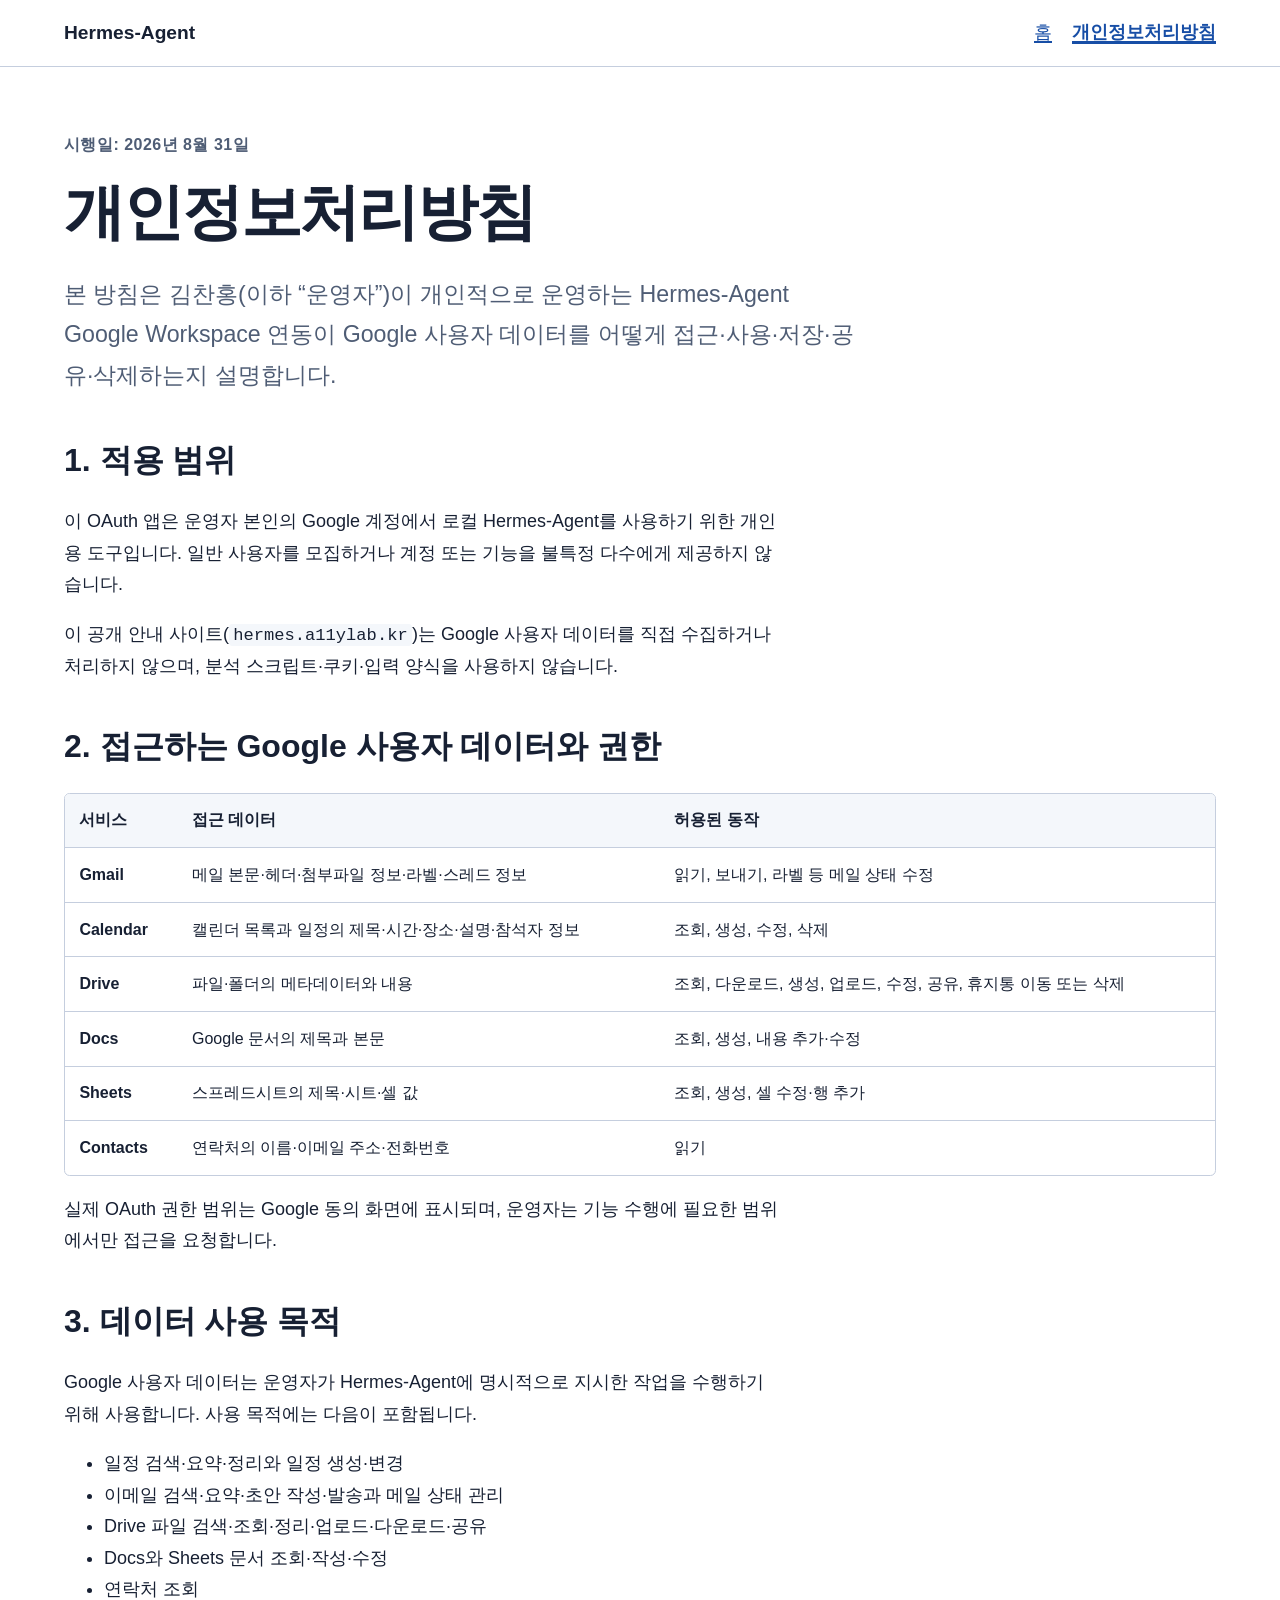
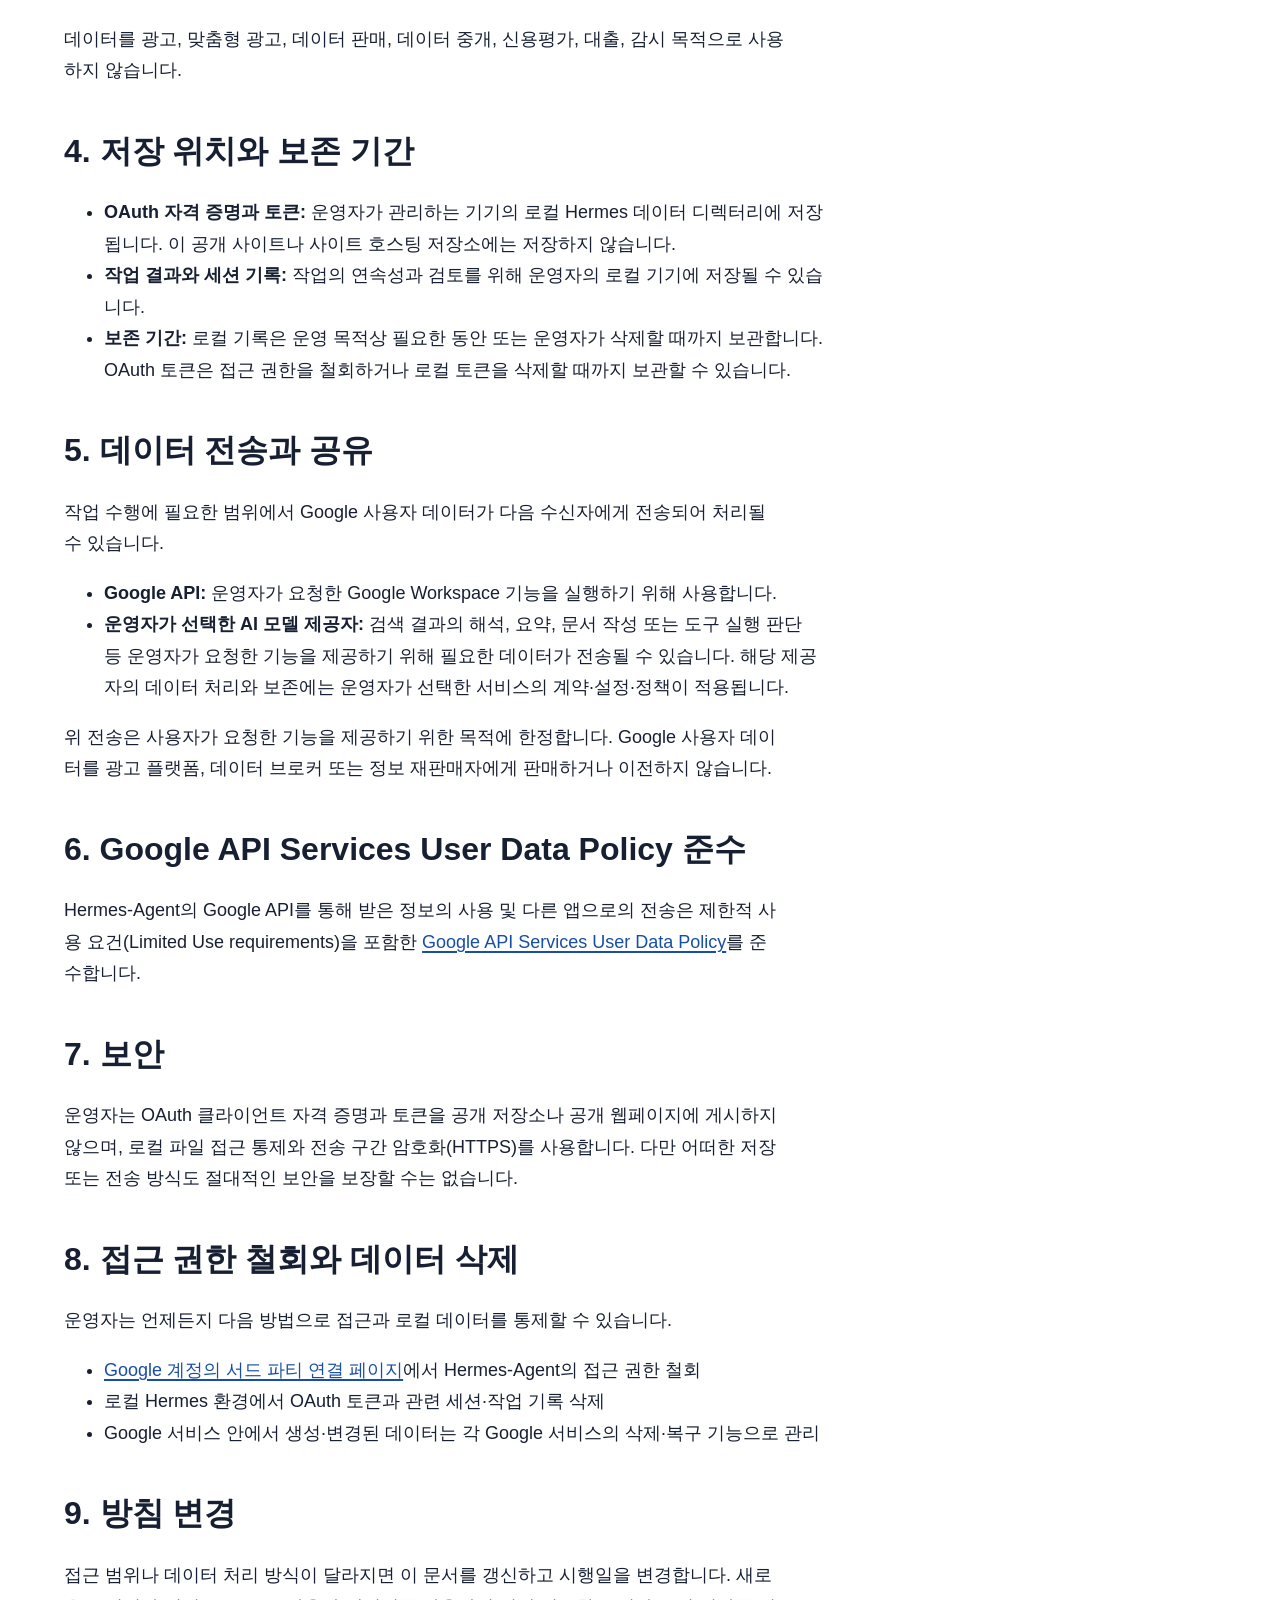
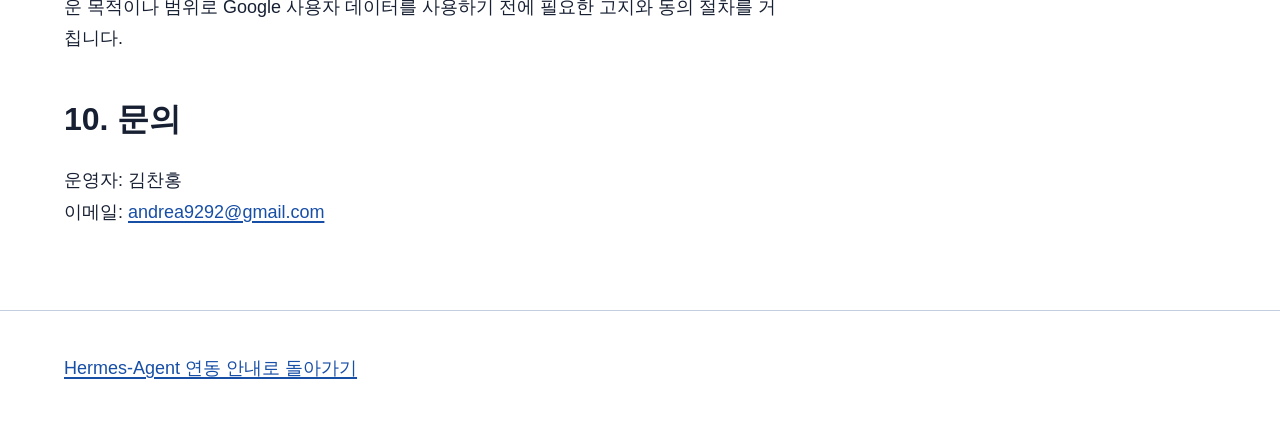
==== privacy/index.html @ 4ca3b46e "Add Hermes OAuth information and privacy site" ====
<!DOCTYPE html>
<html lang="ko">
<head>
  <meta charset="utf-8">
  <meta name="viewport" content="width=device-width, initial-scale=1">
  <meta name="description" content="Hermes-Agent Google Workspace 연동 개인정보처리방침">
  <title>개인정보처리방침 | Hermes-Agent</title>
  <link rel="stylesheet" href="/styles.css">
</head>
<body>
  <a class="skip-link" href="#main">본문으로 바로가기</a>
  <header class="site-header">
    <div class="container">
      <a class="site-name" href="/">Hermes-Agent</a>
      <nav aria-label="주요 메뉴">
        <a href="/">홈</a>
        <a href="/privacy/" aria-current="page">개인정보처리방침</a>
      </nav>
    </div>
  </header>

  <main id="main" class="container policy">
    <p class="eyebrow">시행일: 2026년 8월 31일</p>
    <h1>개인정보처리방침</h1>
    <p class="lead">본 방침은 김찬홍(이하 “운영자”)이 개인적으로 운영하는 Hermes-Agent Google Workspace 연동이 Google 사용자 데이터를 어떻게 접근·사용·저장·공유·삭제하는지 설명합니다.</p>

    <section aria-labelledby="scope-title">
      <h2 id="scope-title">1. 적용 범위</h2>
      <p>이 OAuth 앱은 운영자 본인의 Google 계정에서 로컬 Hermes-Agent를 사용하기 위한 개인용 도구입니다. 일반 사용자를 모집하거나 계정 또는 기능을 불특정 다수에게 제공하지 않습니다.</p>
      <p>이 공개 안내 사이트(<code>hermes.a11ylab.kr</code>)는 Google 사용자 데이터를 직접 수집하거나 처리하지 않으며, 분석 스크립트·쿠키·입력 양식을 사용하지 않습니다.</p>
    </section>

    <section aria-labelledby="data-title">
      <h2 id="data-title">2. 접근하는 Google 사용자 데이터와 권한</h2>
      <section class="table-wrap" tabindex="0" aria-label="Google 서비스별 접근 데이터와 동작" aria-describedby="table-help">
        <p id="table-help" class="visually-hidden">표가 화면보다 넓으면 가로로 스크롤할 수 있습니다.</p>
        <table>
          <thead>
            <tr><th scope="col">서비스</th><th scope="col">접근 데이터</th><th scope="col">허용된 동작</th></tr>
          </thead>
          <tbody>
            <tr><th scope="row">Gmail</th><td>메일 본문·헤더·첨부파일 정보·라벨·스레드 정보</td><td>읽기, 보내기, 라벨 등 메일 상태 수정</td></tr>
            <tr><th scope="row">Calendar</th><td>캘린더 목록과 일정의 제목·시간·장소·설명·참석자 정보</td><td>조회, 생성, 수정, 삭제</td></tr>
            <tr><th scope="row">Drive</th><td>파일·폴더의 메타데이터와 내용</td><td>조회, 다운로드, 생성, 업로드, 수정, 공유, 휴지통 이동 또는 삭제</td></tr>
            <tr><th scope="row">Docs</th><td>Google 문서의 제목과 본문</td><td>조회, 생성, 내용 추가·수정</td></tr>
            <tr><th scope="row">Sheets</th><td>스프레드시트의 제목·시트·셀 값</td><td>조회, 생성, 셀 수정·행 추가</td></tr>
            <tr><th scope="row">Contacts</th><td>연락처의 이름·이메일 주소·전화번호</td><td>읽기</td></tr>
          </tbody>
        </table>
      </section>
      <p>실제 OAuth 권한 범위는 Google 동의 화면에 표시되며, 운영자는 기능 수행에 필요한 범위에서만 접근을 요청합니다.</p>
    </section>

    <section aria-labelledby="use-title">
      <h2 id="use-title">3. 데이터 사용 목적</h2>
      <p>Google 사용자 데이터는 운영자가 Hermes-Agent에 명시적으로 지시한 작업을 수행하기 위해 사용합니다. 사용 목적에는 다음이 포함됩니다.</p>
      <ul>
        <li>일정 검색·요약·정리와 일정 생성·변경</li>
        <li>이메일 검색·요약·초안 작성·발송과 메일 상태 관리</li>
        <li>Drive 파일 검색·조회·정리·업로드·다운로드·공유</li>
        <li>Docs와 Sheets 문서 조회·작성·수정</li>
        <li>연락처 조회</li>
      </ul>
      <p>데이터를 광고, 맞춤형 광고, 데이터 판매, 데이터 중개, 신용평가, 대출, 감시 목적으로 사용하지 않습니다.</p>
    </section>

    <section aria-labelledby="storage-title">
      <h2 id="storage-title">4. 저장 위치와 보존 기간</h2>
      <ul>
        <li><strong>OAuth 자격 증명과 토큰:</strong> 운영자가 관리하는 기기의 로컬 Hermes 데이터 디렉터리에 저장됩니다. 이 공개 사이트나 사이트 호스팅 저장소에는 저장하지 않습니다.</li>
        <li><strong>작업 결과와 세션 기록:</strong> 작업의 연속성과 검토를 위해 운영자의 로컬 기기에 저장될 수 있습니다.</li>
        <li><strong>보존 기간:</strong> 로컬 기록은 운영 목적상 필요한 동안 또는 운영자가 삭제할 때까지 보관합니다. OAuth 토큰은 접근 권한을 철회하거나 로컬 토큰을 삭제할 때까지 보관할 수 있습니다.</li>
      </ul>
    </section>

    <section aria-labelledby="sharing-title">
      <h2 id="sharing-title">5. 데이터 전송과 공유</h2>
      <p>작업 수행에 필요한 범위에서 Google 사용자 데이터가 다음 수신자에게 전송되어 처리될 수 있습니다.</p>
      <ul>
        <li><strong>Google API:</strong> 운영자가 요청한 Google Workspace 기능을 실행하기 위해 사용합니다.</li>
        <li><strong>운영자가 선택한 AI 모델 제공자:</strong> 검색 결과의 해석, 요약, 문서 작성 또는 도구 실행 판단 등 운영자가 요청한 기능을 제공하기 위해 필요한 데이터가 전송될 수 있습니다. 해당 제공자의 데이터 처리와 보존에는 운영자가 선택한 서비스의 계약·설정·정책이 적용됩니다.</li>
      </ul>
      <p>위 전송은 사용자가 요청한 기능을 제공하기 위한 목적에 한정합니다. Google 사용자 데이터를 광고 플랫폼, 데이터 브로커 또는 정보 재판매자에게 판매하거나 이전하지 않습니다.</p>
    </section>

    <section aria-labelledby="limited-use-title">
      <h2 id="limited-use-title">6. Google API Services User Data Policy 준수</h2>
      <p>Hermes-Agent의 Google API를 통해 받은 정보의 사용 및 다른 앱으로의 전송은 제한적 사용 요건(Limited Use requirements)을 포함한 <a href="https://developers.google.com/terms/api-services-user-data-policy">Google API Services User Data Policy</a>를 준수합니다.</p>
    </section>

    <section aria-labelledby="security-title">
      <h2 id="security-title">7. 보안</h2>
      <p>운영자는 OAuth 클라이언트 자격 증명과 토큰을 공개 저장소나 공개 웹페이지에 게시하지 않으며, 로컬 파일 접근 통제와 전송 구간 암호화(HTTPS)를 사용합니다. 다만 어떠한 저장 또는 전송 방식도 절대적인 보안을 보장할 수는 없습니다.</p>
    </section>

    <section aria-labelledby="control-title">
      <h2 id="control-title">8. 접근 권한 철회와 데이터 삭제</h2>
      <p>운영자는 언제든지 다음 방법으로 접근과 로컬 데이터를 통제할 수 있습니다.</p>
      <ul>
        <li><a href="https://myaccount.google.com/connections">Google 계정의 서드 파티 연결 페이지</a>에서 Hermes-Agent의 접근 권한 철회</li>
        <li>로컬 Hermes 환경에서 OAuth 토큰과 관련 세션·작업 기록 삭제</li>
        <li>Google 서비스 안에서 생성·변경된 데이터는 각 Google 서비스의 삭제·복구 기능으로 관리</li>
      </ul>
    </section>

    <section aria-labelledby="changes-title">
      <h2 id="changes-title">9. 방침 변경</h2>
      <p>접근 범위나 데이터 처리 방식이 달라지면 이 문서를 갱신하고 시행일을 변경합니다. 새로운 목적이나 범위로 Google 사용자 데이터를 사용하기 전에 필요한 고지와 동의 절차를 거칩니다.</p>
    </section>

    <section aria-labelledby="contact-title">
      <h2 id="contact-title">10. 문의</h2>
      <p>운영자: 김찬홍<br>이메일: <a href="mailto:andrea9292@gmail.com">andrea9292@gmail.com</a></p>
    </section>
  </main>

  <footer>
    <div class="container">
      <p><a href="/">Hermes-Agent 연동 안내로 돌아가기</a></p>
    </div>
  </footer>
</body>
</html>
---- styles.css ----
:root {
  color-scheme: light dark;
  --bg: #ffffff;
  --surface: #f4f7fb;
  --text: #172033;
  --muted: #4f5d75;
  --border: #c5cede;
  --accent: #174ea6;
  --accent-hover: #0b3d91;
  --focus: #7a4b00;
  --max-width: 72rem;
}

@media (prefers-color-scheme: dark) {
  :root {
    --bg: #101522;
    --surface: #182133;
    --text: #f3f6fc;
    --muted: #c5cde0;
    --border: #526079;
    --accent: #8ab4f8;
    --accent-hover: #b4cefa;
    --focus: #ffd166;
  }
}

* { box-sizing: border-box; }
html { font-size: 100%; scroll-behavior: smooth; }
body {
  margin: 0;
  background: var(--bg);
  color: var(--text);
  font-family: -apple-system, BlinkMacSystemFont, "Apple SD Gothic Neo", "Noto Sans KR", "Segoe UI", sans-serif;
  font-size: 1.125rem;
  line-height: 1.75;
}

.container { width: min(100% - 2rem, var(--max-width)); margin-inline: auto; }
a { color: var(--accent); text-underline-offset: .18em; text-decoration-thickness: .09em; }
a:hover { color: var(--accent-hover); }
a:focus-visible, [tabindex="0"]:focus-visible {
  outline: .2rem solid var(--focus);
  outline-offset: .2rem;
  border-radius: .15rem;
}
.skip-link {
  position: absolute;
  top: .5rem;
  left: .5rem;
  z-index: 10;
  padding: .65rem .9rem;
  background: var(--text);
  color: var(--bg);
  transform: translateY(-180%);
}
.skip-link:focus { transform: translateY(0); }
.site-header { border-bottom: 1px solid var(--border); }
.site-header .container {
  display: flex;
  gap: 1rem 2rem;
  align-items: center;
  justify-content: space-between;
  padding-block: 1rem;
  flex-wrap: wrap;
}
.site-name { color: var(--text); font-size: 1.2rem; font-weight: 750; text-decoration: none; }
nav { display: flex; gap: .75rem 1.25rem; flex-wrap: wrap; }
nav a[aria-current="page"] { font-weight: 750; text-decoration-thickness: .16em; }
main { padding-block: 3rem 4rem; }
.hero { padding-block-end: 1rem; }
.eyebrow { color: var(--muted); font-size: 1rem; font-weight: 700; letter-spacing: .03em; }
h1, h2 { line-height: 1.25; text-wrap: balance; }
h1 { max-width: 22ch; margin: .25rem 0 1rem; font-size: clamp(2.25rem, 7vw, 4.6rem); letter-spacing: -.035em; }
.policy h1 { font-size: clamp(2.1rem, 6vw, 3.8rem); }
h2 { margin-top: 2.75rem; font-size: clamp(1.5rem, 4vw, 2rem); }
p, li { max-width: 72ch; }
.lead { max-width: 62ch; color: var(--muted); font-size: clamp(1.2rem, 3vw, 1.45rem); }
.notice {
  max-width: 68rem;
  margin-block: 2rem;
  padding: 1.25rem 1.5rem;
  border: 2px solid var(--accent);
  border-radius: .6rem;
  background: var(--surface);
}
.notice p { margin-bottom: 0; }
.service-list { display: grid; grid-template-columns: repeat(auto-fit, minmax(16rem, 1fr)); gap: 1rem; padding: 0; list-style: none; }
.service-list li { padding: 1rem 1.15rem; border: 1px solid var(--border); border-radius: .5rem; background: var(--surface); }
.service-list strong, .service-list span { display: block; }
.service-list span { margin-top: .25rem; color: var(--muted); font-size: 1rem; }
.button { display: inline-block; padding: .7rem 1rem; border: 2px solid var(--accent); border-radius: .35rem; font-weight: 700; }
.table-wrap { max-width: 100%; overflow-x: auto; border: 1px solid var(--border); border-radius: .35rem; }
table { width: 100%; border-collapse: collapse; min-width: 48rem; font-size: 1rem; }
th, td { padding: .8rem .9rem; border-bottom: 1px solid var(--border); text-align: left; vertical-align: top; }
thead th { background: var(--surface); }
tbody tr:last-child th, tbody tr:last-child td { border-bottom: 0; }
code { padding: .1em .25em; border-radius: .2em; background: var(--surface); font-size: .95em; }
footer { border-top: 1px solid var(--border); color: var(--muted); }
footer .container { padding-block: 1.5rem 2.5rem; }
.visually-hidden {
  position: absolute !important;
  width: 1px !important;
  height: 1px !important;
  padding: 0 !important;
  margin: -1px !important;
  overflow: hidden !important;
  clip: rect(0, 0, 0, 0) !important;
  white-space: nowrap !important;
  border: 0 !important;
}

@media (max-width: 38rem) {
  body { font-size: 1.05rem; }
  .site-header .container { align-items: flex-start; flex-direction: column; }
  main { padding-block-start: 2rem; }
}

@media (prefers-reduced-motion: reduce) {
  html { scroll-behavior: auto; }
}
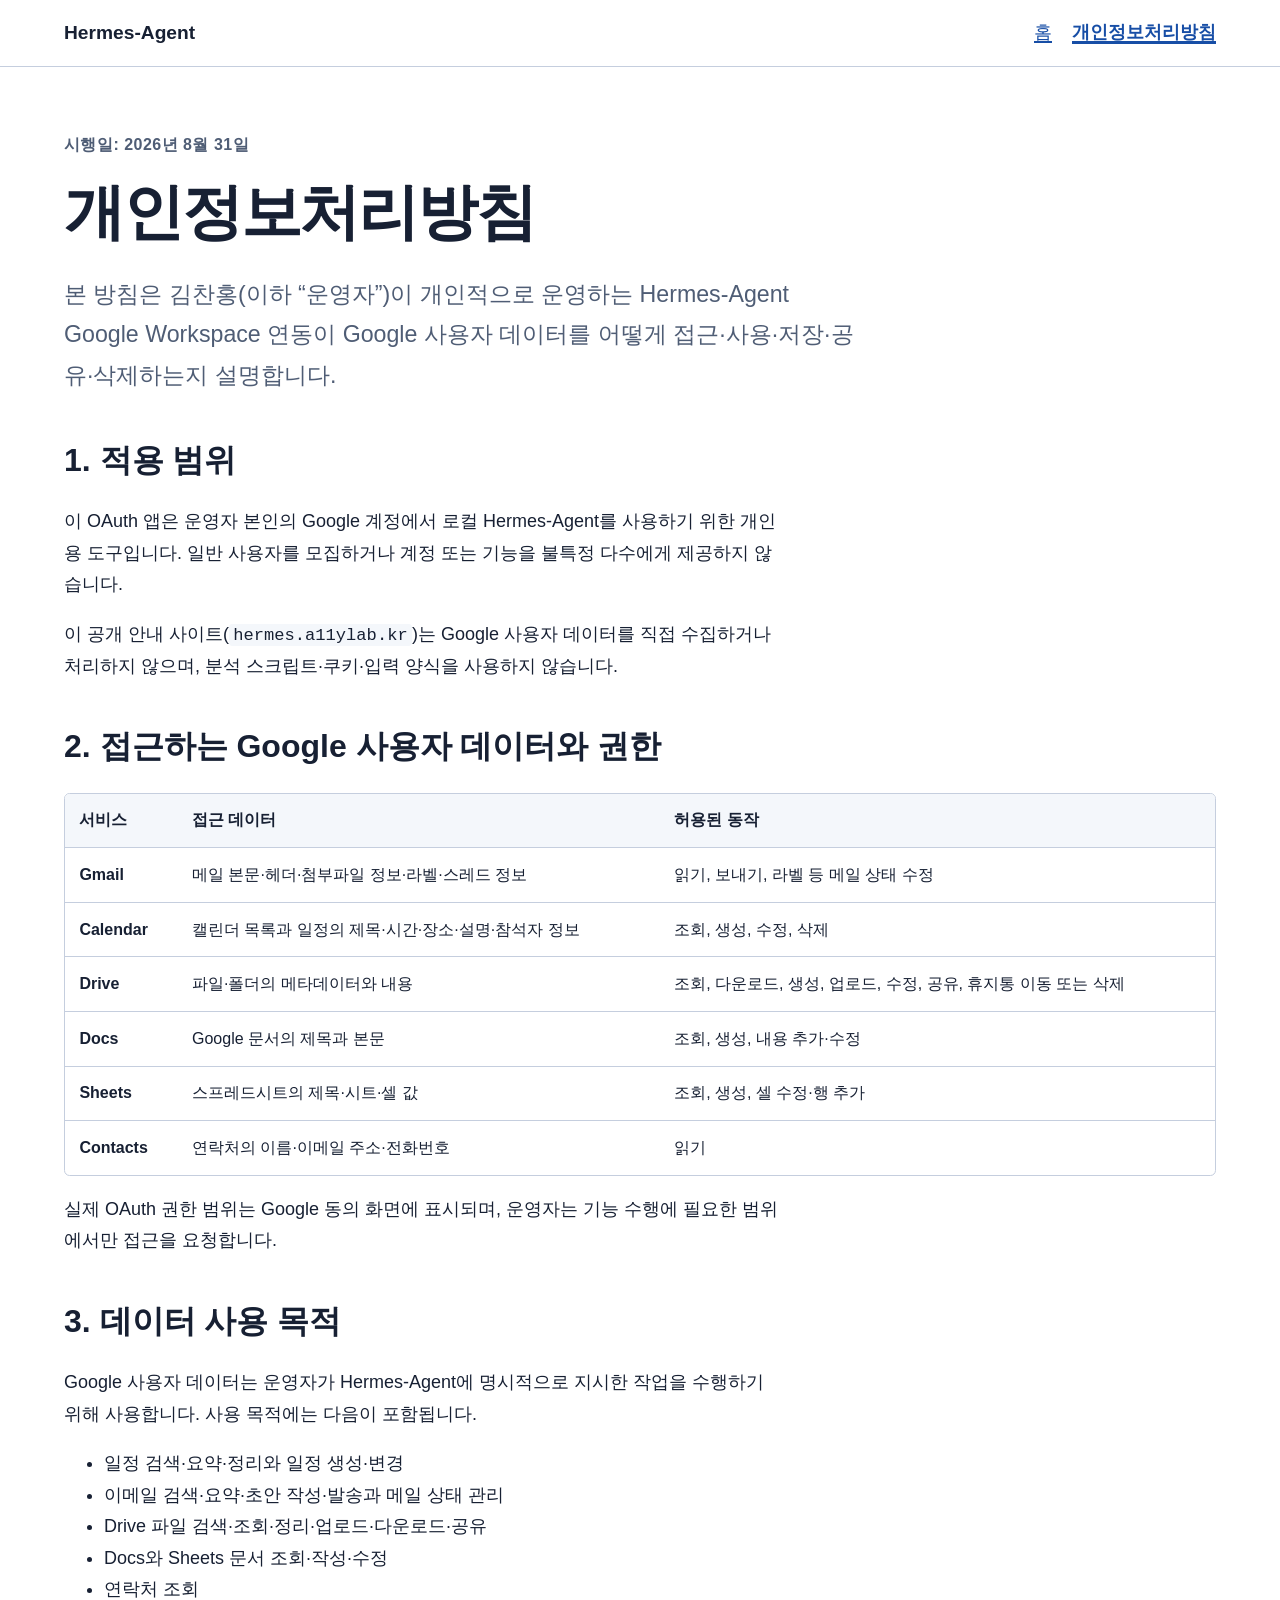
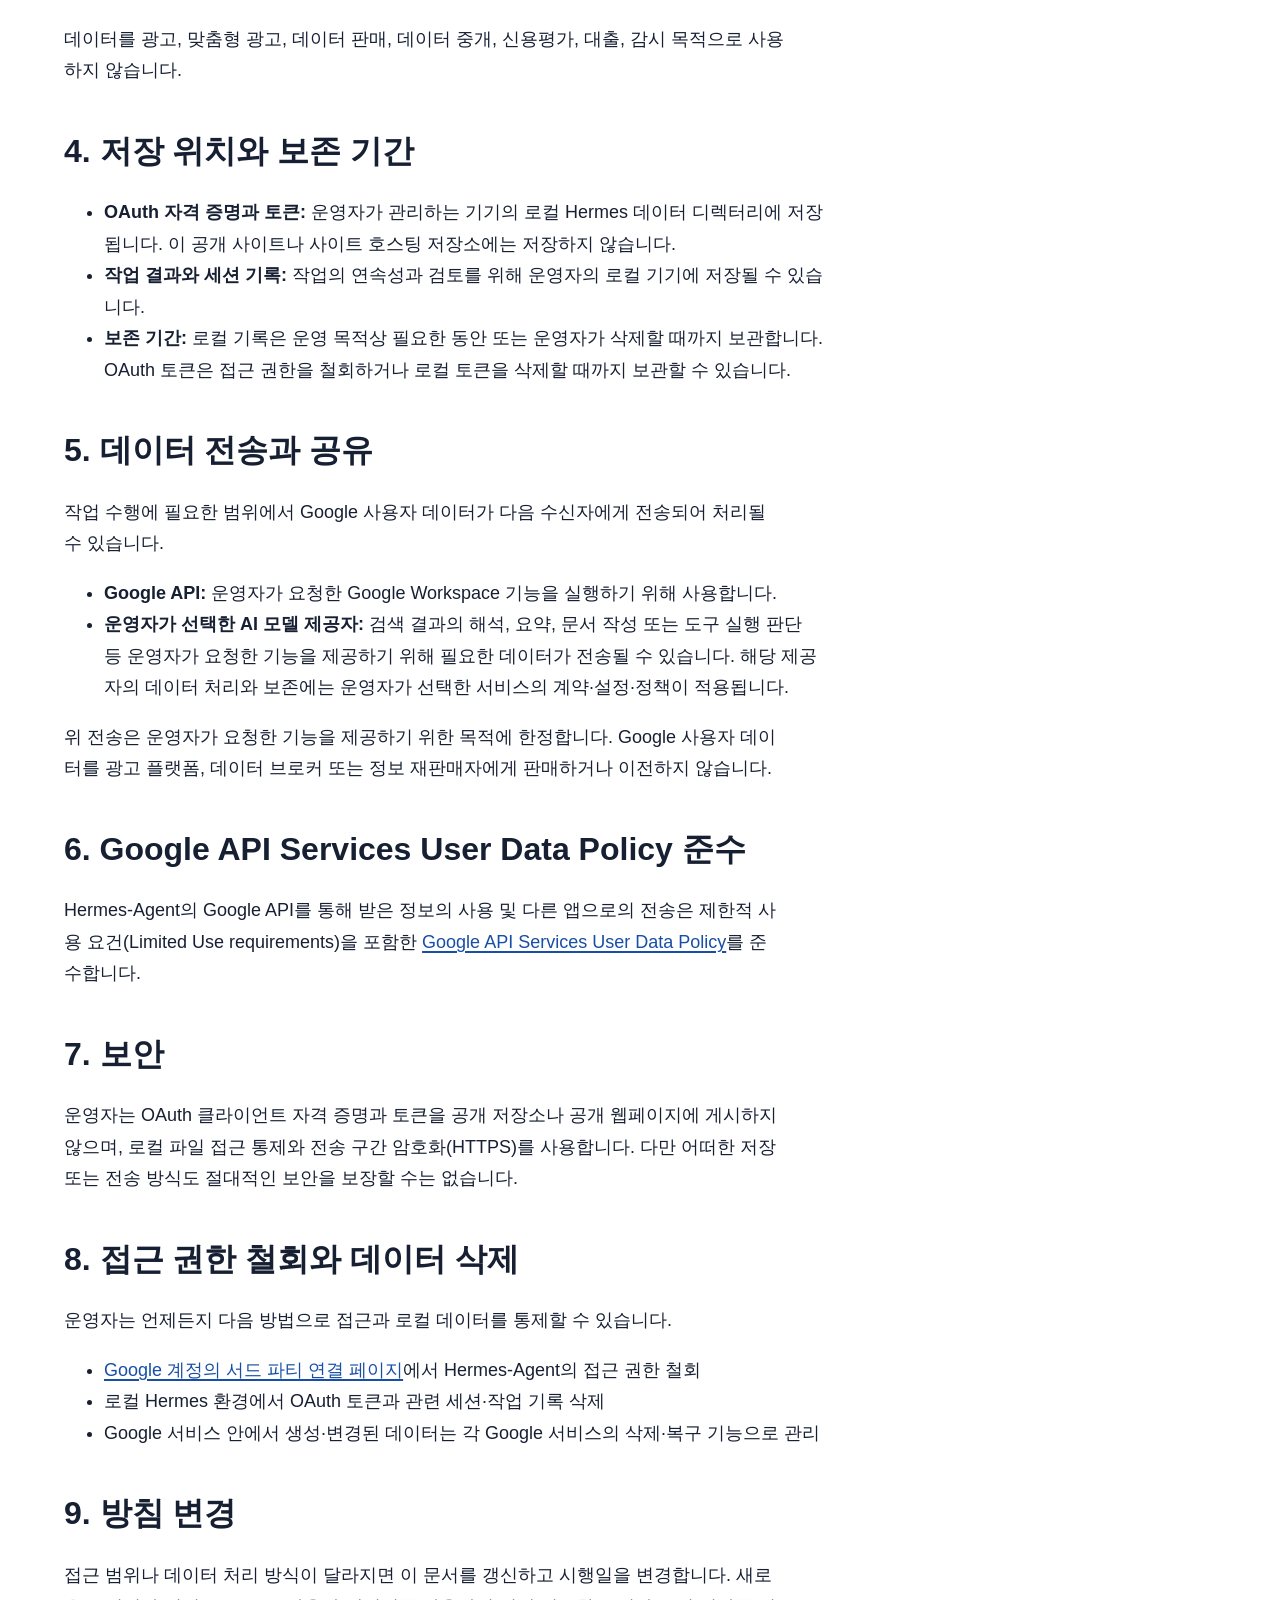
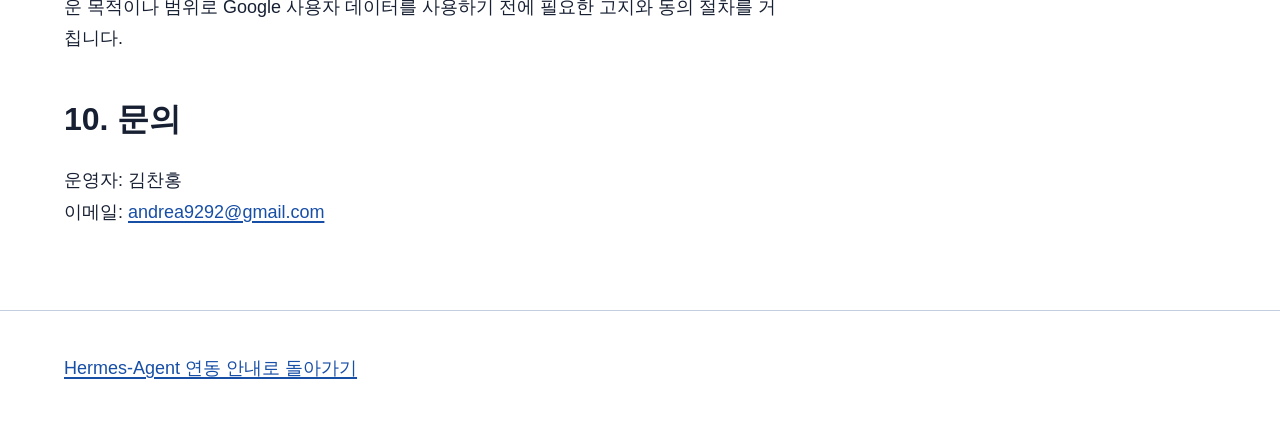
==== commit a011ec09: "Fix homepage current page, VoiceOver list, table landmark, and operator copy" ====
--- a/privacy/index.html
+++ b/privacy/index.html
@@ -32,9 +32,10 @@
 
     <section aria-labelledby="data-title">
       <h2 id="data-title">2. 접근하는 Google 사용자 데이터와 권한</h2>
-      <section class="table-wrap" tabindex="0" aria-label="Google 서비스별 접근 데이터와 동작" aria-describedby="table-help">
+      <div class="table-wrap" tabindex="0" aria-label="Google 서비스별 접근 데이터와 동작" aria-describedby="table-help">
         <p id="table-help" class="visually-hidden">표가 화면보다 넓으면 가로로 스크롤할 수 있습니다.</p>
         <table>
+          <caption class="visually-hidden">Google 서비스별 접근 데이터와 동작</caption>
           <thead>
             <tr><th scope="col">서비스</th><th scope="col">접근 데이터</th><th scope="col">허용된 동작</th></tr>
           </thead>
@@ -47,7 +48,7 @@
             <tr><th scope="row">Contacts</th><td>연락처의 이름·이메일 주소·전화번호</td><td>읽기</td></tr>
           </tbody>
         </table>
-      </section>
+      </div>
       <p>실제 OAuth 권한 범위는 Google 동의 화면에 표시되며, 운영자는 기능 수행에 필요한 범위에서만 접근을 요청합니다.</p>
     </section>
 
@@ -80,7 +81,7 @@
         <li><strong>Google API:</strong> 운영자가 요청한 Google Workspace 기능을 실행하기 위해 사용합니다.</li>
         <li><strong>운영자가 선택한 AI 모델 제공자:</strong> 검색 결과의 해석, 요약, 문서 작성 또는 도구 실행 판단 등 운영자가 요청한 기능을 제공하기 위해 필요한 데이터가 전송될 수 있습니다. 해당 제공자의 데이터 처리와 보존에는 운영자가 선택한 서비스의 계약·설정·정책이 적용됩니다.</li>
       </ul>
-      <p>위 전송은 사용자가 요청한 기능을 제공하기 위한 목적에 한정합니다. Google 사용자 데이터를 광고 플랫폼, 데이터 브로커 또는 정보 재판매자에게 판매하거나 이전하지 않습니다.</p>
+      <p>위 전송은 운영자가 요청한 기능을 제공하기 위한 목적에 한정합니다. Google 사용자 데이터를 광고 플랫폼, 데이터 브로커 또는 정보 재판매자에게 판매하거나 이전하지 않습니다.</p>
     </section>
 
     <section aria-labelledby="limited-use-title">
